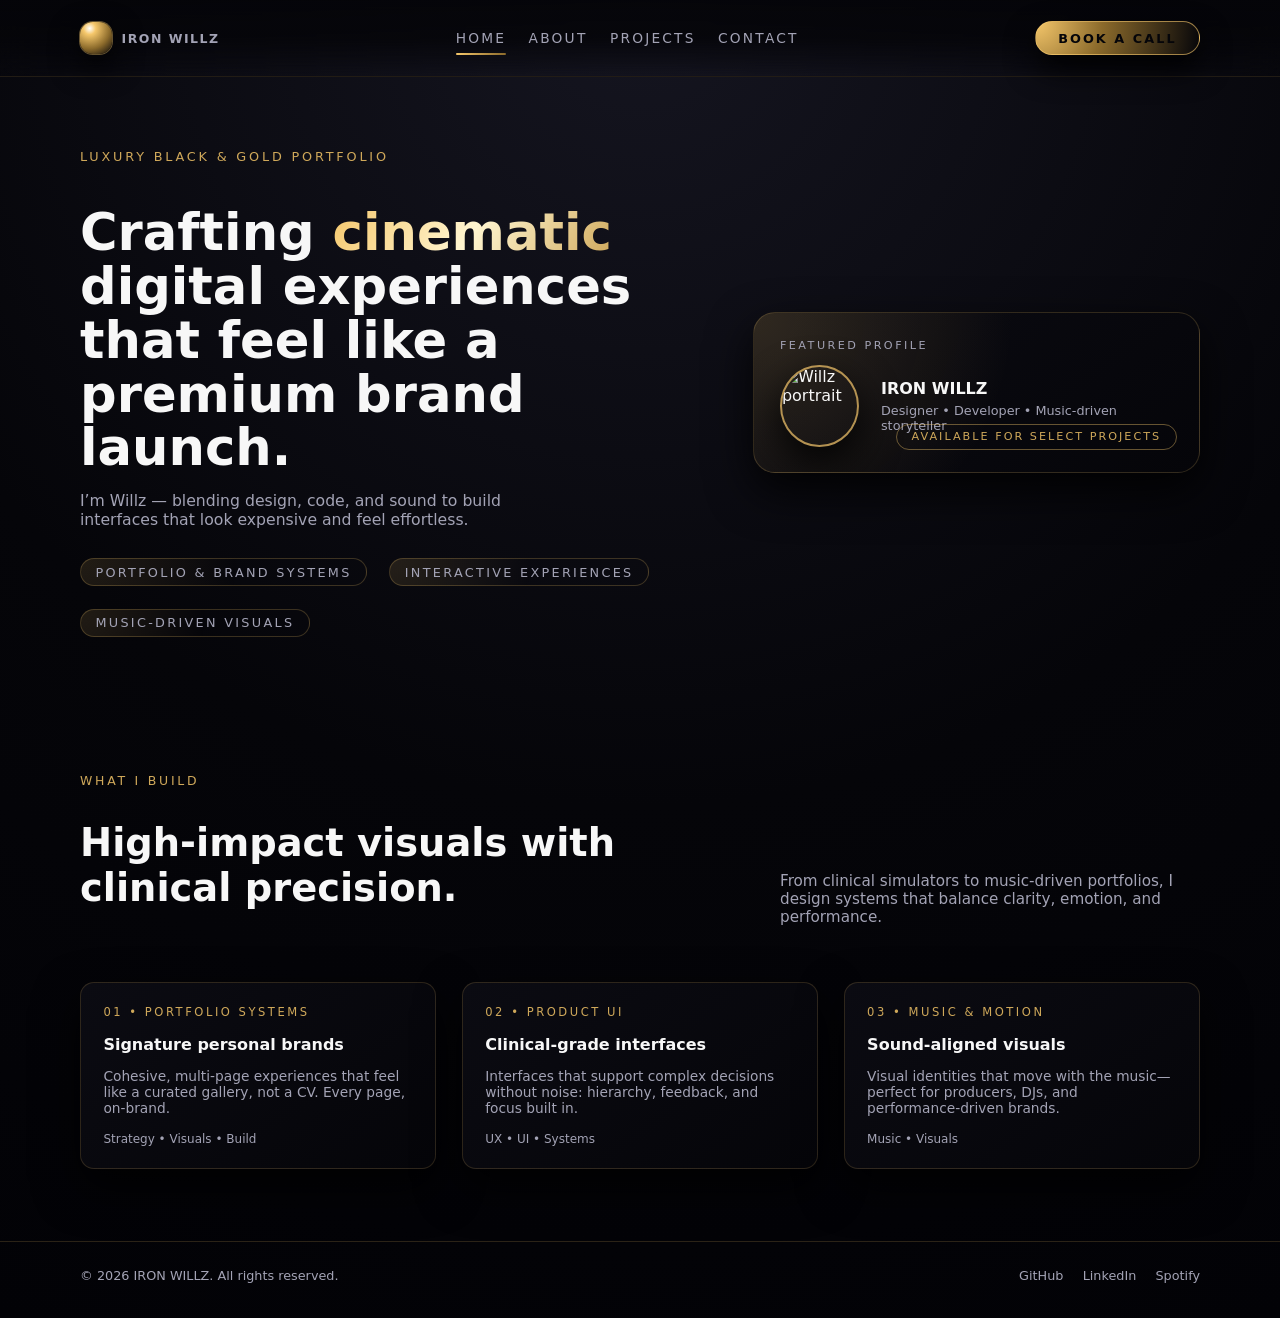
==== index.html @ cc688629 "Create index.html" ====
<!DOCTYPE html>
<html lang="en">
  <head>
    <meta charset="UTF-8" />
    <title>IRON WILLZ — Luxury Portfolio</title>
    <meta name="viewport" content="width=device-width, initial-scale=1" />
    <link rel="stylesheet" href="assets/css/themes.css" />
    <link rel="stylesheet" href="assets/css/main.css" />
    <link rel="stylesheet" href="assets/css/animations.css" />
  </head>
  <body>
    <div class="page">
      <!-- NAV -->
      <header class="nav">
        <div class="container nav-inner">
          <a href="index.html" class="brand">
            <div class="brand-mark"></div>
            <span class="brand-text">IRON WILLZ</span>
          </a>

          <nav class="nav-links">
            <a href="index.html" class="nav-link nav-link--active">Home</a>
            <a href="about.html" class="nav-link">About</a>
            <a href="projects.html" class="nav-link">Projects</a>
            <a href="contact.html" class="nav-link">Contact</a>
          </nav>

          <a href="contact.html" class="btn-primary">Book a call</a>
        </div>
      </header>

      <main>
        <!-- HERO -->
        <section class="hero">
          <div class="container hero-grid">
            <div class="reveal">
              <div class="hero-eyebrow">Luxury black &amp; gold portfolio</div>
              <h1 class="hero-title">
                Crafting <span>cinematic</span> digital experiences that feel
                like a premium brand launch.
              </h1>
              <p class="hero-tagline">
                I’m Willz — blending design, code, and sound to build interfaces
                that look expensive and feel effortless.
              </p>

              <div class="hero-meta">
                <span>Portfolio &amp; brand systems</span>
                <span>Interactive experiences</span>
                <span>Music‑driven visuals</span>
              </div>
            </div>

            <aside class="hero-card reveal reveal-delay-1">
              <div class="hero-card-tag">Featured profile</div>
              <div class="hero-card-main">
                <div class="hero-avatar">
                  <img src="assets/images/profile.jpg" alt="Willz portrait" />
                </div>
                <div class="hero-card-text">
                  <h3>IRON WILLZ</h3>
                  <p>Designer • Developer • Music‑driven storyteller</p>
                </div>
              </div>
              <div class="hero-card-pill">Available for select projects</div>
            </aside>
          </div>
        </section>

        <!-- HIGHLIGHTS -->
        <section class="section">
          <div class="container">
            <header class="section-header reveal">
              <div>
                <div class="section-kicker">What I build</div>
                <h2 class="section-title">
                  High‑impact visuals with clinical precision.
                </h2>
              </div>
              <p class="section-subtitle">
                From clinical simulators to music‑driven portfolios, I design
                systems that balance clarity, emotion, and performance.
              </p>
            </header>

            <div class="card-grid">
              <article class="card reveal">
                <div class="card-kicker">01 • Portfolio systems</div>
                <h3 class="card-title">Signature personal brands</h3>
                <p class="card-body">
                  Cohesive, multi‑page experiences that feel like a curated
                  gallery, not a CV. Every page, on‑brand.
                </p>
                <div class="card-meta">
                  <span>Strategy • Visuals • Build</span>
                </div>
              </article>

              <article class="card reveal reveal-delay-1">
                <div class="card-kicker">02 • Product UI</div>
                <h3 class="card-title">Clinical‑grade interfaces</h3>
                <p class="card-body">
                  Interfaces that support complex decisions without noise:
                  hierarchy, feedback, and focus built in.
                </p>
                <div class="card-meta">
                  <span>UX • UI • Systems</span>
                </div>
              </article>

              <article class="card reveal reveal-delay-2">
                <div class="card-kicker">03 • Music &amp; motion</div>
                <h3 class="card-title">Sound‑aligned visuals</h3>
                <p class="card-body">
                  Visual identities that move with the music—perfect for
                  producers, DJs, and performance‑driven brands.
                </p>
                <div class="card-meta">
                  <span>Music • Visuals</span>
                </div>
              </article>
            </div>
          </div>
        </section>
      </main>

      <!-- FOOTER -->
      <footer class="footer">
        <div class="container footer-inner">
          <span
            >© <span id="year"></span> IRON WILLZ. All rights
            reserved.</span
          >
          <div class="footer-links">
            <a href="#">GitHub</a>
            <a href="#">LinkedIn</a>
            <a href="#">Spotify</a>
          </div>
        </div>
      </footer>
    </div>

    <script src="assets/js/main.js"></script>
    <script src="assets/js/scroll.js"></script>
    <script>
      document.getElementById("year").textContent = new Date().getFullYear();
    </script>
  </body>
</html>
---- assets/css/themes.css ----
:root {
  --bg-main: #050509;
  --bg-elevated: #0b0b12;
  --bg-soft: #11111a;

  --gold: #f5c76b;
  --gold-soft: #cfa85a;
  --gold-deep: #8b6a2b;

  --text-main: #f7f7f7;
  --text-muted: #a3a3b5;

  --border-subtle: rgba(245, 199, 107, 0.18);
  --shadow-soft: 0 18px 45px rgba(0, 0, 0, 0.85);

  --radius-lg: 22px;
  --radius-md: 14px;
  --radius-pill: 999px;

  --transition-fast: 0.18s ease-out;
  --transition-med: 0.28s ease-out;

  --nav-height: 76px;
}

body {
  margin: 0;
  font-family: system-ui, -apple-system, BlinkMacSystemFont, "SF Pro Text",
    "Inter", sans-serif;
  background: radial-gradient(circle at top, #151520 0, #050509 55%, #020206 100%);
  color: var(--text-main);
  -webkit-font-smoothing: antialiased;
}
---- assets/css/main.css ----
*,
*::before,
*::after {
  box-sizing: border-box;
}

html {
  scroll-behavior: smooth;
}

body {
  min-height: 100vh;
}

a {
  color: inherit;
  text-decoration: none;
}

img {
  max-width: 100%;
  display: block;
}

/* Layout */

.page {
  min-height: 100vh;
  display: flex;
  flex-direction: column;
}

.container {
  width: min(1120px, 100% - 2.5rem);
  margin-inline: auto;
}

/* Navbar */

.nav {
  position: sticky;
  top: 0;
  z-index: 50;
  backdrop-filter: blur(18px);
  background: linear-gradient(
      to bottom,
      rgba(5, 5, 9, 0.96),
      rgba(5, 5, 9, 0.86),
      transparent
    );
  border-bottom: 1px solid rgba(245, 199, 107, 0.12);
}

.nav-inner {
  height: var(--nav-height);
  display: flex;
  align-items: center;
  justify-content: space-between;
}

.brand {
  display: flex;
  align-items: center;
  gap: 0.6rem;
}

.brand-mark {
  width: 32px;
  height: 32px;
  border-radius: 40%;
  background: radial-gradient(circle at 30% 20%, #fff 0, #f5c76b 18%, #8b6a2b 60%, #050509 100%);
  box-shadow: 0 0 0 1px rgba(245, 199, 107, 0.4),
    0 12px 30px rgba(0, 0, 0, 0.9);
}

.brand-text {
  font-weight: 600;
  letter-spacing: 0.12em;
  font-size: 0.78rem;
  text-transform: uppercase;
  color: var(--text-muted);
}

.nav-links {
  display: flex;
  align-items: center;
  gap: 1.4rem;
}

.nav-link {
  font-size: 0.86rem;
  text-transform: uppercase;
  letter-spacing: 0.16em;
  color: var(--text-muted);
  position: relative;
  padding-block: 0.2rem;
}

.nav-link::after {
  content: "";
  position: absolute;
  left: 0;
  bottom: -0.35rem;
  width: 0;
  height: 2px;
  border-radius: 999px;
  background: linear-gradient(90deg, var(--gold), var(--gold-deep));
  transition: width var(--transition-fast);
}

.nav-link:hover {
  color: var(--text-main);
}

.nav-link:hover::after,
.nav-link--active::after {
  width: 100%;
}

/* CTA button */

.btn-primary {
  border-radius: var(--radius-pill);
  padding: 0.55rem 1.4rem;
  border: 1px solid rgba(245, 199, 107, 0.6);
  background: radial-gradient(circle at 0 0, #f5c76b 0, #8b6a2b 40%, #050509 100%);
  color: #050509;
  font-size: 0.8rem;
  font-weight: 600;
  letter-spacing: 0.16em;
  text-transform: uppercase;
  box-shadow: 0 14px 30px rgba(0, 0, 0, 0.9);
  cursor: pointer;
  transition: transform var(--transition-fast), box-shadow var(--transition-fast),
    filter var(--transition-fast);
}

.btn-primary:hover {
  transform: translateY(-1px);
  filter: brightness(1.05);
  box-shadow: 0 18px 40px rgba(0, 0, 0, 0.95);
}

/* Sections */

.section {
  padding-block: 4.5rem;
}

.section-header {
  display: flex;
  justify-content: space-between;
  align-items: flex-end;
  gap: 1.5rem;
  margin-bottom: 2.5rem;
}

.section-kicker {
  font-size: 0.78rem;
  letter-spacing: 0.22em;
  text-transform: uppercase;
  color: var(--gold-soft);
}

.section-title {
  font-size: clamp(1.8rem, 3vw, 2.4rem);
  font-weight: 600;
}

.section-subtitle {
  max-width: 420px;
  font-size: 0.95rem;
  color: var(--text-muted);
}

/* Hero */

.hero {
  padding-block: 4.5rem 4rem;
}

.hero-grid {
  display: grid;
  grid-template-columns: minmax(0, 1.4fr) minmax(0, 1fr);
  gap: 3rem;
  align-items: center;
}

.hero-eyebrow {
  font-size: 0.8rem;
  letter-spacing: 0.22em;
  text-transform: uppercase;
  color: var(--gold-soft);
  margin-bottom: 0.9rem;
}

.hero-title {
  font-size: clamp(2.4rem, 4vw, 3.2rem);
  line-height: 1.05;
  margin-bottom: 1rem;
}

.hero-title span {
  background: linear-gradient(120deg, #f5c76b, #fff5d0, #cfa85a);
  -webkit-background-clip: text;
  color: transparent;
}

.hero-tagline {
  font-size: 0.98rem;
  color: var(--text-muted);
  max-width: 460px;
  margin-bottom: 1.8rem;
}

.hero-meta {
  display: flex;
  flex-wrap: wrap;
  gap: 1.4rem;
  font-size: 0.8rem;
  text-transform: uppercase;
  letter-spacing: 0.18em;
  color: var(--text-muted);
}

.hero-meta span {
  padding: 0.35rem 0.9rem;
  border-radius: var(--radius-pill);
  border: 1px solid rgba(245, 199, 107, 0.22);
  background: radial-gradient(circle at 0 0, rgba(245, 199, 107, 0.12), transparent 55%);
}

/* Hero card */

.hero-card {
  border-radius: var(--radius-lg);
  background: radial-gradient(circle at 0 0, rgba(245, 199, 107, 0.16), transparent 55%),
    linear-gradient(145deg, #0b0b12, #050509);
  border: 1px solid var(--border-subtle);
  box-shadow: var(--shadow-soft);
  padding: 1.6rem;
  position: relative;
  overflow: hidden;
}

.hero-card-tag {
  font-size: 0.7rem;
  letter-spacing: 0.22em;
  text-transform: uppercase;
  color: var(--text-muted);
  margin-bottom: 0.8rem;
}

.hero-card-main {
  display: flex;
  align-items: center;
  gap: 1.4rem;
}

.hero-avatar {
  width: 82px;
  height: 82px;
  border-radius: 50%;
  border: 2px solid rgba(245, 199, 107, 0.7);
  overflow: hidden;
  box-shadow: 0 16px 40px rgba(0, 0, 0, 0.9);
}

.hero-card-text h3 {
  font-size: 1rem;
  margin: 0 0 0.3rem;
}

.hero-card-text p {
  margin: 0;
  font-size: 0.8rem;
  color: var(--text-muted);
}

.hero-card-pill {
  position: absolute;
  right: 1.4rem;
  bottom: 1.4rem;
  padding: 0.35rem 0.9rem;
  border-radius: var(--radius-pill);
  border: 1px solid rgba(245, 199, 107, 0.4);
  font-size: 0.7rem;
  letter-spacing: 0.18em;
  text-transform: uppercase;
  color: var(--gold-soft);
}

/* Cards */

.card-grid {
  display: grid;
  grid-template-columns: repeat(auto-fit, minmax(260px, 1fr));
  gap: 1.6rem;
}

.card {
  border-radius: var(--radius-md);
  background: linear-gradient(145deg, #0b0b12, #050509);
  border: 1px solid rgba(245, 199, 107, 0.16);
  padding: 1.4rem;
  box-shadow: var(--shadow-soft);
  position: relative;
  overflow: hidden;
  transition: transform var(--transition-med), box-shadow var(--transition-med),
    border-color var(--transition-med);
}

.card::before {
  content: "";
  position: absolute;
  inset: -40%;
  background: radial-gradient(circle at 0 0, rgba(245, 199, 107, 0.16), transparent 60%);
  opacity: 0;
  transition: opacity var(--transition-med), transform var(--transition-med);
}

.card:hover {
  transform: translateY(-4px);
  border-color: rgba(245, 199, 107, 0.4);
  box-shadow: 0 22px 55px rgba(0, 0, 0, 0.95);
}

.card:hover::before {
  opacity: 1;
  transform: translate3d(6px, -6px, 0);
}

.card-kicker {
  font-size: 0.72rem;
  letter-spacing: 0.22em;
  text-transform: uppercase;
  color: var(--gold-soft);
  margin-bottom: 0.6rem;
}

.card-title {
  font-size: 1rem;
  margin-bottom: 0.4rem;
}

.card-body {
  font-size: 0.86rem;
  color: var(--text-muted);
  margin-bottom: 1rem;
}

.card-meta {
  display: flex;
  justify-content: space-between;
  align-items: center;
  font-size: 0.75rem;
  color: var(--text-muted);
}

/* Footer */

.footer {
  margin-top: auto;
  border-top: 1px solid rgba(245, 199, 107, 0.16);
  padding-block: 1.6rem 2.2rem;
  font-size: 0.8rem;
  color: var(--text-muted);
}

.footer-inner {
  display: flex;
  justify-content: space-between;
  gap: 1rem;
  flex-wrap: wrap;
}

.footer-links {
  display: flex;
  gap: 1.2rem;
}

/* Contact form */

.form {
  max-width: 520px;
}

.form-row {
  display: flex;
  gap: 1rem;
}

.form-field {
  flex: 1;
  margin-bottom: 1rem;
}

label {
  display: block;
  font-size: 0.8rem;
  text-transform: uppercase;
  letter-spacing: 0.16em;
  margin-bottom: 0.4rem;
  color: var(--text-muted);
}

input,
textarea {
  width: 100%;
  border-radius: 12px;
  border: 1px solid rgba(245, 199, 107, 0.22);
  background: #050509;
  color: var(--text-main);
  padding: 0.7rem 0.9rem;
  font-size: 0.9rem;
  outline: none;
  transition: border-color var(--transition-fast), box-shadow var(--transition-fast),
    background var(--transition-fast);
}

input:focus,
textarea:focus {
  border-color: rgba(245, 199, 107, 0.7);
  box-shadow: 0 0 0 1px rgba(245, 199, 107, 0.4);
  background: #080812;
}

textarea {
  min-height: 140px;
  resize: vertical;
}

/* Responsive */

@media (max-width: 768px) {
  .nav-inner {
    gap: 1rem;
  }

  .nav-links {
    display: none; /* you can later replace with a mobile menu */
  }

  .hero-grid {
    grid-template-columns: minmax(0, 1fr);
  }

  .section-header {
    flex-direction: column;
    align-items: flex-start;
  }

  .form-row {
    flex-direction: column;
  }
}
---- assets/css/animations.css ----
.reveal {
  opacity: 0;
  transform: translateY(18px);
  transition: opacity 0.6s ease-out, transform 0.6s ease-out;
}

.reveal--visible {
  opacity: 1;
  transform: translateY(0);
}

.reveal-delay-1 {
  transition-delay: 0.08s;
}
.reveal-delay-2 {
  transition-delay: 0.16s;
}
.reveal-delay-3 {
  transition-delay: 0.24s;
}
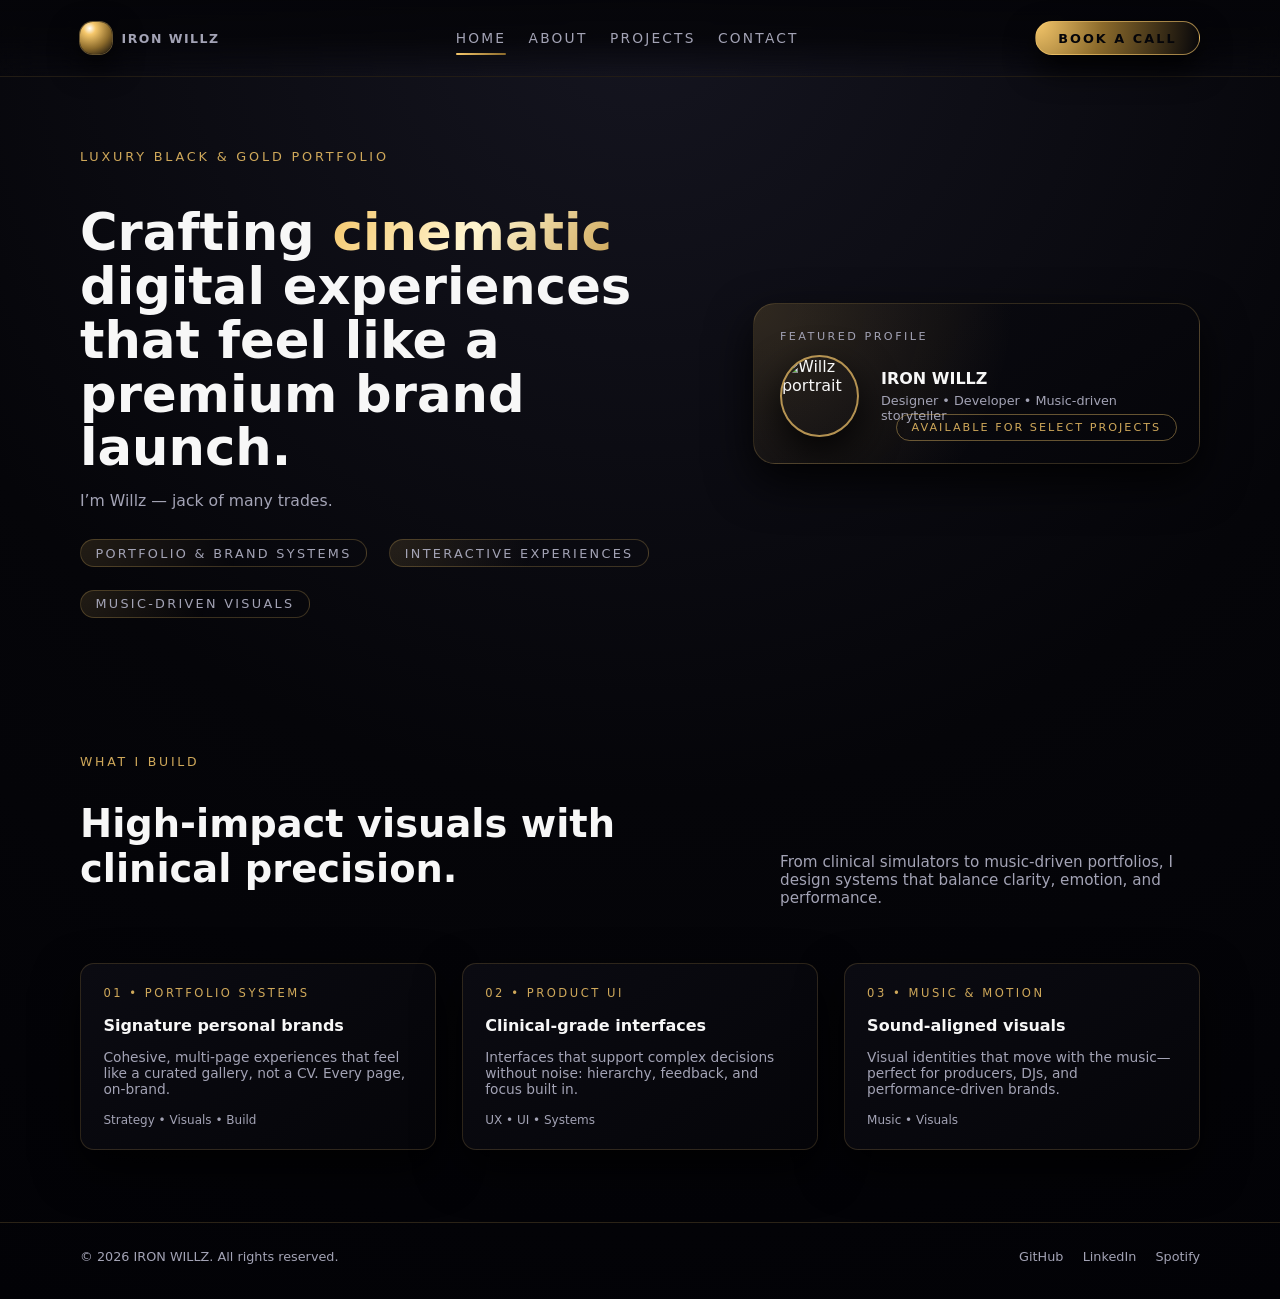
==== commit 58a6f29e: "Update hero tagline to 'jack of many trades'" ====
--- a/index.html
+++ b/index.html
@@ -40,8 +40,7 @@
                 like a premium brand launch.
               </h1>
               <p class="hero-tagline">
-                I’m Willz — blending design, code, and sound to build interfaces
-                that look expensive and feel effortless.
+                I’m Willz — jack of many trades.
               </p>
 
               <div class="hero-meta">
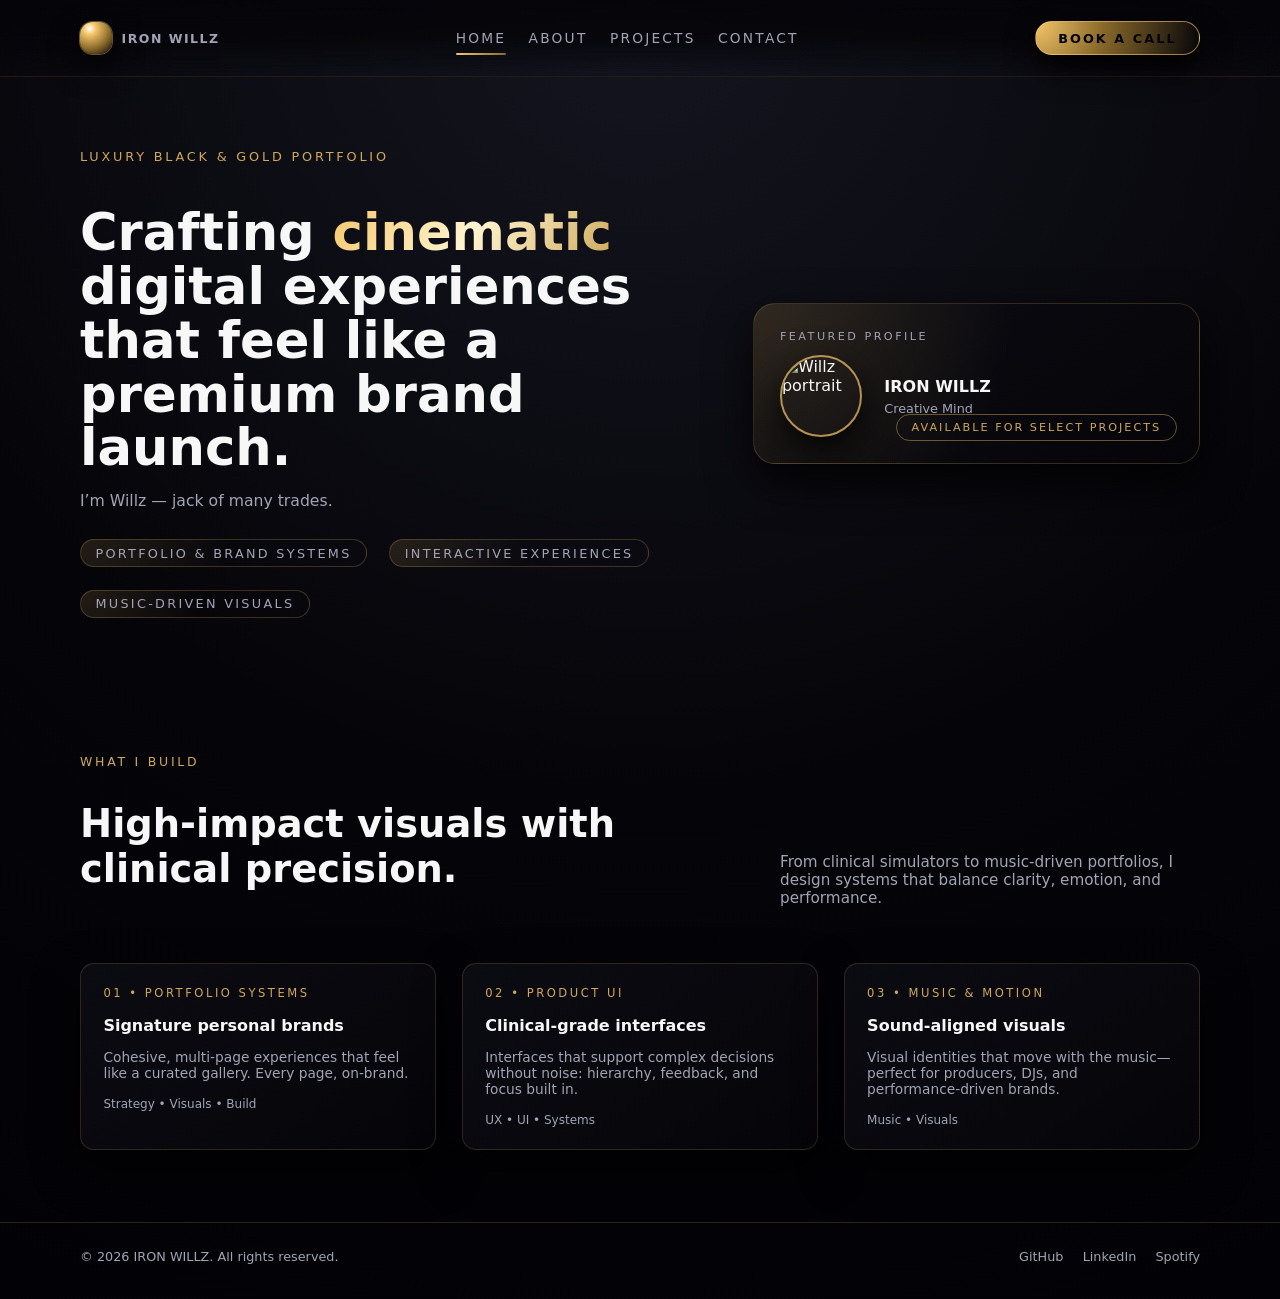
==== commit ab48e48a: "Update text content in index.html" ====
--- a/index.html
+++ b/index.html
@@ -58,7 +58,7 @@
                 </div>
                 <div class="hero-card-text">
                   <h3>IRON WILLZ</h3>
-                  <p>Designer • Developer • Music‑driven storyteller</p>
+                  <p>Creative Mind</p>
                 </div>
               </div>
               <div class="hero-card-pill">Available for select projects</div>
@@ -88,7 +88,7 @@
                 <h3 class="card-title">Signature personal brands</h3>
                 <p class="card-body">
                   Cohesive, multi‑page experiences that feel like a curated
-                  gallery, not a CV. Every page, on‑brand.
+                  gallery. Every page, on‑brand.
                 </p>
                 <div class="card-meta">
                   <span>Strategy • Visuals • Build</span>
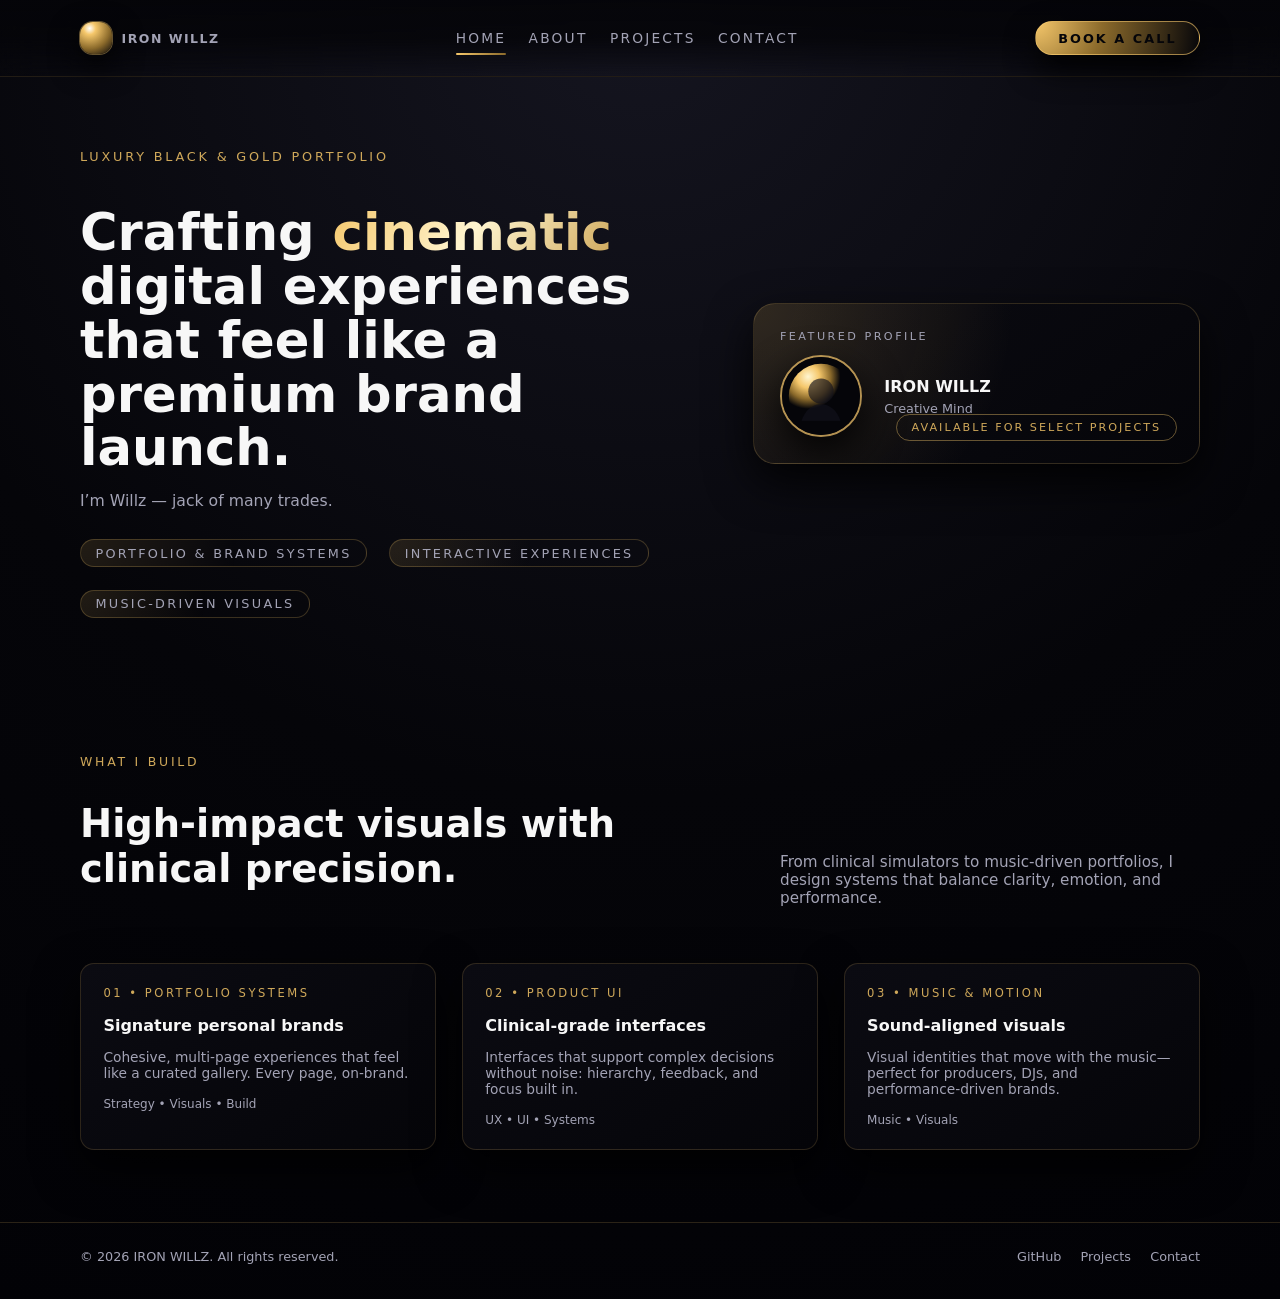
==== commit 26e35808: "refactor: reorganize portfolio into structured static site layout" ====
--- a/index.html
+++ b/index.html
@@ -54,7 +54,7 @@
               <div class="hero-card-tag">Featured profile</div>
               <div class="hero-card-main">
                 <div class="hero-avatar">
-                  <img src="assets/images/profile.jpg" alt="Willz portrait" />
+                  <img src="assets/images/profile.svg" alt="Willz portrait" />
                 </div>
                 <div class="hero-card-text">
                   <h3>IRON WILLZ</h3>
@@ -127,13 +127,12 @@
       <footer class="footer">
         <div class="container footer-inner">
           <span
-            >© <span id="year"></span> IRON WILLZ. All rights
-            reserved.</span
+            >© <span data-year></span> IRON WILLZ. All rights reserved.</span
           >
           <div class="footer-links">
-            <a href="#">GitHub</a>
-            <a href="#">LinkedIn</a>
-            <a href="#">Spotify</a>
+            <a href="https://github.com/willzofsteel305" target="_blank" rel="noreferrer">GitHub</a>
+            <a href="projects.html">Projects</a>
+            <a href="contact.html">Contact</a>
           </div>
         </div>
       </footer>
@@ -141,8 +140,5 @@
 
     <script src="assets/js/main.js"></script>
     <script src="assets/js/scroll.js"></script>
-    <script>
-      document.getElementById("year").textContent = new Date().getFullYear();
-    </script>
   </body>
 </html>
--- a/assets/css/main.css
+++ b/assets/css/main.css
@@ -141,6 +141,13 @@
   box-shadow: 0 18px 40px rgba(0, 0, 0, 0.95);
 }
 
+.btn-primary:disabled {
+  opacity: 0.65;
+  cursor: not-allowed;
+  transform: none;
+  box-shadow: 0 14px 30px rgba(0, 0, 0, 0.65);
+}
+
 /* Sections */
 
 .section {
@@ -171,6 +178,14 @@
   max-width: 420px;
   font-size: 0.95rem;
   color: var(--text-muted);
+}
+
+.contact-note {
+  margin-bottom: 1.25rem;
+}
+
+.contact-note a {
+  color: var(--gold-soft);
 }
 
 /* Hero */
@@ -454,4 +469,3 @@
     flex-direction: column;
   }
 }
-
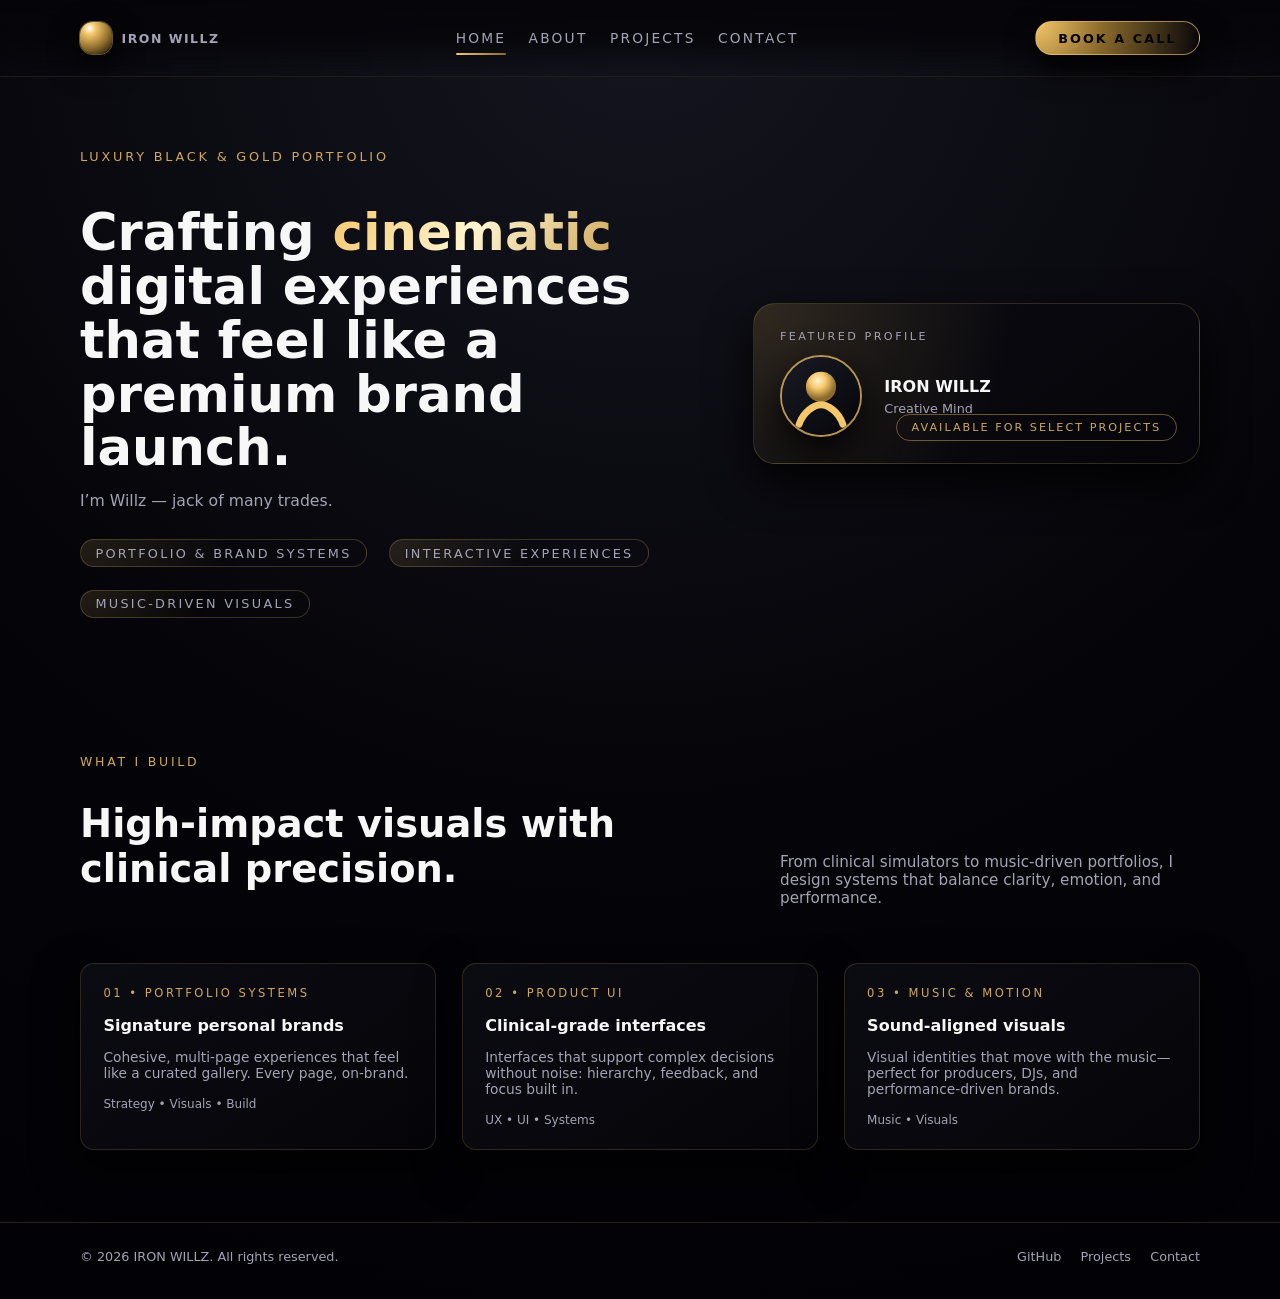
==== commit d903e2ba: "feat: implement production backlog for static portfolio" ====
--- a/index.html
+++ b/index.html
@@ -4,13 +4,41 @@
     <meta charset="UTF-8" />
     <title>IRON WILLZ — Luxury Portfolio</title>
     <meta name="viewport" content="width=device-width, initial-scale=1" />
+    <meta
+      name="description"
+      content="IRON WILLZ portfolio — cinematic, high-impact web experiences blending design, motion, and performance."
+    />
+    <link rel="icon" type="image/svg+xml" href="assets/images/favicon.svg" />
+    <meta property="og:type" content="website" />
+    <meta property="og:title" content="IRON WILLZ — Luxury Portfolio" />
+    <meta
+      property="og:description"
+      content="Explore premium, music-driven web experiences by IRON WILLZ."
+    />
+    <meta
+      property="og:url"
+      content="https://willzofsteel305.github.io/the-vision/"
+    />
+    <meta
+      property="og:image"
+      content="https://willzofsteel305.github.io/the-vision/assets/images/social-preview.svg"
+    />
+    <meta name="twitter:card" content="summary_large_image" />
+    <meta name="twitter:title" content="IRON WILLZ — Luxury Portfolio" />
+    <meta
+      name="twitter:description"
+      content="Explore premium, music-driven web experiences by IRON WILLZ."
+    />
+    <meta
+      name="twitter:image"
+      content="https://willzofsteel305.github.io/the-vision/assets/images/social-preview.svg"
+    />
     <link rel="stylesheet" href="assets/css/themes.css" />
     <link rel="stylesheet" href="assets/css/main.css" />
     <link rel="stylesheet" href="assets/css/animations.css" />
   </head>
   <body>
     <div class="page">
-      <!-- NAV -->
       <header class="nav">
         <div class="container nav-inner">
           <a href="index.html" class="brand">
@@ -30,7 +58,6 @@
       </header>
 
       <main>
-        <!-- HERO -->
         <section class="hero">
           <div class="container hero-grid">
             <div class="reveal">
@@ -39,9 +66,7 @@
                 Crafting <span>cinematic</span> digital experiences that feel
                 like a premium brand launch.
               </h1>
-              <p class="hero-tagline">
-                I’m Willz — jack of many trades.
-              </p>
+              <p class="hero-tagline">I’m Willz — jack of many trades.</p>
 
               <div class="hero-meta">
                 <span>Portfolio &amp; brand systems</span>
@@ -66,7 +91,6 @@
           </div>
         </section>
 
-        <!-- HIGHLIGHTS -->
         <section class="section">
           <div class="container">
             <header class="section-header reveal">
@@ -123,14 +147,18 @@
         </section>
       </main>
 
-      <!-- FOOTER -->
       <footer class="footer">
         <div class="container footer-inner">
           <span
-            >© <span data-year></span> IRON WILLZ. All rights reserved.</span
+            >© <span id="year"></span> IRON WILLZ. All rights reserved.</span
           >
           <div class="footer-links">
-            <a href="https://github.com/willzofsteel305" target="_blank" rel="noreferrer">GitHub</a>
+            <a
+              href="https://github.com/willzofsteel305"
+              target="_blank"
+              rel="noopener noreferrer"
+              >GitHub</a
+            >
             <a href="projects.html">Projects</a>
             <a href="contact.html">Contact</a>
           </div>
--- a/assets/css/main.css
+++ b/assets/css/main.css
@@ -17,13 +17,19 @@
   text-decoration: none;
 }
 
+a:focus-visible,
+button:focus-visible,
+input:focus-visible,
+textarea:focus-visible {
+  outline: 2px solid var(--gold);
+  outline-offset: 2px;
+}
+
 img {
   max-width: 100%;
   display: block;
 }
 
-/* Layout */
-
 .page {
   min-height: 100vh;
   display: flex;
@@ -34,8 +40,6 @@
   width: min(1120px, 100% - 2.5rem);
   margin-inline: auto;
 }
-
-/* Navbar */
 
 .nav {
   position: sticky;
@@ -43,11 +47,11 @@
   z-index: 50;
   backdrop-filter: blur(18px);
   background: linear-gradient(
-      to bottom,
-      rgba(5, 5, 9, 0.96),
-      rgba(5, 5, 9, 0.86),
-      transparent
-    );
+    to bottom,
+    rgba(5, 5, 9, 0.96),
+    rgba(5, 5, 9, 0.86),
+    transparent
+  );
   border-bottom: 1px solid rgba(245, 199, 107, 0.12);
 }
 
@@ -68,9 +72,14 @@
   width: 32px;
   height: 32px;
   border-radius: 40%;
-  background: radial-gradient(circle at 30% 20%, #fff 0, #f5c76b 18%, #8b6a2b 60%, #050509 100%);
-  box-shadow: 0 0 0 1px rgba(245, 199, 107, 0.4),
-    0 12px 30px rgba(0, 0, 0, 0.9);
+  background: radial-gradient(
+    circle at 30% 20%,
+    #fff 0,
+    #f5c76b 18%,
+    #8b6a2b 60%,
+    #050509 100%
+  );
+  box-shadow: 0 0 0 1px rgba(245, 199, 107, 0.4), 0 12px 30px rgba(0, 0, 0, 0.9);
 }
 
 .brand-text {
@@ -117,8 +126,6 @@
   width: 100%;
 }
 
-/* CTA button */
-
 .btn-primary {
   border-radius: var(--radius-pill);
   padding: 0.55rem 1.4rem;
@@ -141,15 +148,6 @@
   box-shadow: 0 18px 40px rgba(0, 0, 0, 0.95);
 }
 
-.btn-primary:disabled {
-  opacity: 0.65;
-  cursor: not-allowed;
-  transform: none;
-  box-shadow: 0 14px 30px rgba(0, 0, 0, 0.65);
-}
-
-/* Sections */
-
 .section {
   padding-block: 4.5rem;
 }
@@ -179,16 +177,6 @@
   font-size: 0.95rem;
   color: var(--text-muted);
 }
-
-.contact-note {
-  margin-bottom: 1.25rem;
-}
-
-.contact-note a {
-  color: var(--gold-soft);
-}
-
-/* Hero */
 
 .hero {
   padding-block: 4.5rem 4rem;
@@ -244,8 +232,6 @@
   border: 1px solid rgba(245, 199, 107, 0.22);
   background: radial-gradient(circle at 0 0, rgba(245, 199, 107, 0.12), transparent 55%);
 }
-
-/* Hero card */
 
 .hero-card {
   border-radius: var(--radius-lg);
@@ -304,8 +290,6 @@
   text-transform: uppercase;
   color: var(--gold-soft);
 }
-
-/* Cards */
 
 .card-grid {
   display: grid;
@@ -368,11 +352,43 @@
   display: flex;
   justify-content: space-between;
   align-items: center;
+  gap: 0.9rem;
+  flex-wrap: wrap;
   font-size: 0.75rem;
   color: var(--text-muted);
 }
 
-/* Footer */
+.card-links {
+  display: inline-flex;
+  gap: 0.9rem;
+  align-items: center;
+}
+
+.card-links a {
+  color: var(--gold);
+  text-transform: uppercase;
+  letter-spacing: 0.08em;
+  font-weight: 600;
+}
+
+.card-empty {
+  grid-column: 1 / -1;
+}
+
+.status-message {
+  margin-top: 1rem;
+  margin-bottom: 0;
+  font-size: 0.9rem;
+  color: var(--text-muted);
+}
+
+.status-message--error {
+  color: #f5a3a3;
+}
+
+.status-message--success {
+  color: #9ed8a6;
+}
 
 .footer {
   margin-top: auto;
@@ -394,7 +410,9 @@
   gap: 1.2rem;
 }
 
-/* Contact form */
+.footer-links a:hover {
+  color: var(--text-main);
+}
 
 .form {
   max-width: 520px;
@@ -445,7 +463,39 @@
   resize: vertical;
 }
 
-/* Responsive */
+.form-honeypot {
+  position: absolute;
+  left: -9999px;
+  width: 1px;
+  height: 1px;
+  overflow: hidden;
+}
+
+.form-note {
+  font-size: 0.82rem;
+  color: var(--text-muted);
+  margin-top: 0;
+}
+
+.form-note a {
+  color: var(--gold);
+  text-decoration: underline;
+}
+
+.form-status {
+  margin: 0 0 1rem;
+  min-height: 1.2rem;
+  font-size: 0.85rem;
+  color: var(--text-muted);
+}
+
+.form-status--error {
+  color: #f5a3a3;
+}
+
+.form-status--success {
+  color: #9ed8a6;
+}
 
 @media (max-width: 768px) {
   .nav-inner {
@@ -453,7 +503,7 @@
   }
 
   .nav-links {
-    display: none; /* you can later replace with a mobile menu */
+    display: none;
   }
 
   .hero-grid {
